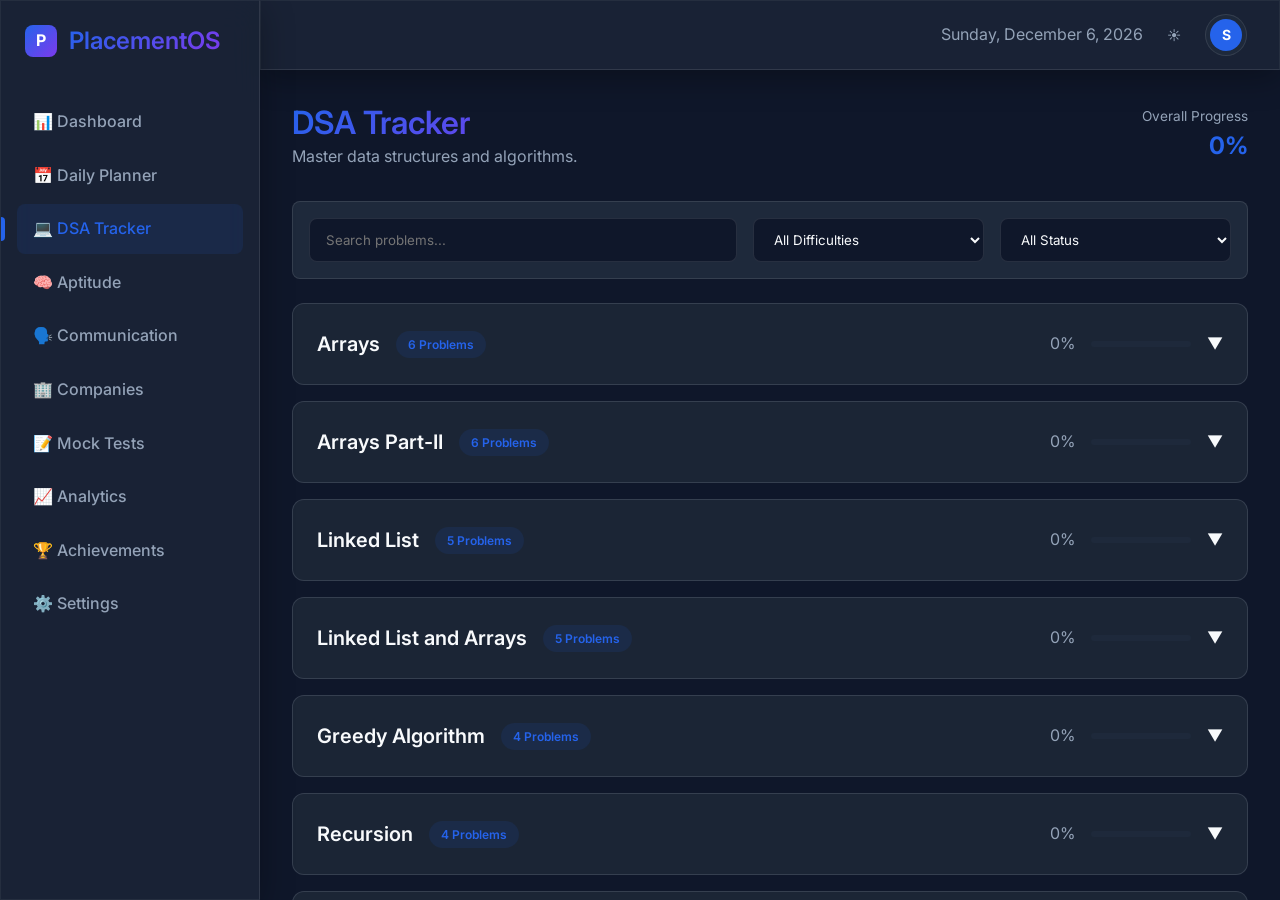
==== dsa.html @ 33450bbf "Initial commit for PlacementOS" ====
<!DOCTYPE html>
<html lang="en">
<head>
  <meta charset="UTF-8">
  <meta name="viewport" content="width=device-width, initial-scale=1.0">
  <title>DSA Tracker | PlacementOS</title>
  
  <link rel="stylesheet" href="css/style.css">
  <link rel="stylesheet" href="css/components.css">
  <link rel="stylesheet" href="css/animations.css">
  <link rel="stylesheet" href="css/responsive.css">
  <style>
    .dsa-header {
      display: flex;
      justify-content: space-between;
      align-items: center;
      margin-bottom: 2rem;
    }
    
    .filters-bar {
      display: flex;
      gap: 1rem;
      margin-bottom: 1.5rem;
      background: var(--bg-secondary);
      padding: 1rem;
      border-radius: var(--border-radius-sm);
      border: 1px solid var(--border-color);
    }
    
    .topic-list {
      display: flex;
      flex-direction: column;
      gap: 1rem;
    }
    
    .topic-card {
      background: var(--bg-secondary);
      border: 1px solid var(--border-color);
      border-radius: var(--border-radius-md);
      overflow: hidden;
    }
    
    .topic-header {
      padding: 1.5rem;
      display: flex;
      justify-content: space-between;
      align-items: center;
      cursor: pointer;
      background: rgba(0,0,0,0.1);
      transition: background var(--transition-fast);
    }
    
    .topic-header:hover {
      background: rgba(0,0,0,0.2);
    }
    
    [data-theme="beige"] .topic-header {
      background: rgba(0,0,0,0.02);
    }
    [data-theme="beige"] .topic-header:hover {
      background: rgba(0,0,0,0.05);
    }
    
    .topic-title-group {
      display: flex;
      align-items: center;
      gap: 1rem;
    }
    
    .topic-title {
      font-size: 1.25rem;
      font-weight: 600;
    }
    
    .problems-container {
      display: none;
      padding: 0 1.5rem 1.5rem 1.5rem;
    }
    
    .problems-container.active {
      display: block;
      animation: fadeIn 0.3s ease;
    }
    
    .problems-table {
      width: 100%;
      border-collapse: collapse;
      margin-top: 1rem;
    }
    
    .problems-table th, .problems-table td {
      padding: 0.75rem;
      text-align: left;
      border-bottom: 1px solid var(--border-color);
    }
    
    .problems-table th {
      color: var(--text-secondary);
      font-weight: 500;
      font-size: 0.85rem;
    }
    
    .diff-easy { color: var(--success); }
    .diff-medium { color: var(--warning); }
    .diff-hard { color: var(--danger); }
    
    .status-select {
      background: transparent;
      border: 1px solid var(--border-color);
      color: var(--text-primary);
      padding: 0.25rem;
      border-radius: var(--border-radius-sm);
    }
    
    .status-select option {
      background: var(--bg-primary);
    }
    
    .table-notes-input {
      background: transparent;
      border: none;
      color: var(--text-secondary);
      width: 100%;
    }
    
    .table-notes-input:focus {
      outline: none;
      color: var(--text-primary);
      border-bottom: 1px solid var(--primary);
    }
    
    @media (max-width: 768px) {
      .filters-bar { flex-direction: column; }
      .problems-table { display: block; overflow-x: auto; white-space: nowrap; }
    }
  </style>
</head>
<body>

  <div class="app-container">
    <aside class="sidebar glass-panel" id="sidebar">
      <div class="brand">
        <div class="brand-icon">P</div>
        <h2 class="text-gradient">PlacementOS</h2>
      </div>
      <ul class="nav-links">
        <li><a href="dashboard.html" class="nav-item">📊 Dashboard</a></li>
        <li><a href="planner.html" class="nav-item">📅 Daily Planner</a></li>
        <li><a href="dsa.html" class="nav-item active">💻 DSA Tracker</a></li>
        <li><a href="aptitude.html" class="nav-item">🧠 Aptitude</a></li>
        <li><a href="communication.html" class="nav-item">🗣️ Communication</a></li>
        <li><a href="companies.html" class="nav-item">🏢 Companies</a></li>
        <li><a href="mock-tests.html" class="nav-item">📝 Mock Tests</a></li>
        <li><a href="analytics.html" class="nav-item">📈 Analytics</a></li>
        <li><a href="achievements.html" class="nav-item">🏆 Achievements</a></li>
        <li><a href="settings.html" class="nav-item">⚙️ Settings</a></li>
      </ul>
    </aside>

    <main class="main-content">
      <header class="topbar glass-panel">
        <div style="display: flex; align-items: center; gap: 1rem;">
          <button class="mobile-menu-btn" id="mobile-menu-btn">☰</button>
        </div>
        <div class="topbar-actions">
          <span class="text-muted" id="current-date"></span>
          <button class="btn-icon" id="theme-toggle-btn">☀️</button>
          <div class="profile-btn"><div class="profile-avatar">S</div></div>
        </div>
      </header>

      <div class="page-content animate-fade-in">
        <div class="dsa-header">
          <div>
            <h1 class="text-gradient">DSA Tracker</h1>
            <p class="text-muted">Master data structures and algorithms.</p>
          </div>
          <div style="text-align: right;">
            <div class="text-muted" style="font-size: 0.85rem;">Overall Progress</div>
            <div style="font-size: 1.5rem; font-weight: bold; color: var(--primary);" id="total-progress-text">0%</div>
          </div>
        </div>
        
        <div class="filters-bar animate-slide-up stagger-1">
          <input type="text" id="search-input" class="input-control" placeholder="Search problems..." style="flex: 2;">
          <select id="difficulty-filter" class="input-control" style="flex: 1;">
            <option value="All">All Difficulties</option>
            <option value="Easy">Easy</option>
            <option value="Medium">Medium</option>
            <option value="Hard">Hard</option>
          </select>
          <select id="status-filter" class="input-control" style="flex: 1;">
            <option value="All">All Status</option>
            <option value="Todo">Todo</option>
            <option value="Attempted">Attempted</option>
            <option value="Solved">Solved</option>
            <option value="Revisit">Revisit</option>
          </select>
        </div>

        <div class="topic-list animate-slide-up stagger-2" id="topic-list">
          <!-- Topics injected via JS -->
        </div>
      </div>
    </main>
  </div>

  <script src="js/storage.js"></script>
  <script src="js/app.js"></script>
  <script src="js/dsa.js"></script>
  <script>
    document.getElementById('current-date').textContent = new Date().toLocaleDateString(undefined, { weekday: 'long', year: 'numeric', month: 'long', day: 'numeric' });
  </script>
</body>
</html>
---- css/style.css ----
@import url('https://fonts.googleapis.com/css2?family=Inter:wght@300;400;500;600;700&display=swap');

:root {
  /* Default: Dark Theme */
  --bg-primary: #0F172A; /* Slate 900 */
  --bg-secondary: #1E293B; /* Slate 800 */
  --bg-glass: rgba(30, 41, 59, 0.7);
  --text-primary: #F8FAFC; /* Slate 50 */
  --text-secondary: #94A3B8; /* Slate 400 */
  --border-color: rgba(255, 255, 255, 0.1);
  --glass-border: rgba(255, 255, 255, 0.05);
  
  /* Brand Colors */
  --primary: #2563EB; /* Blue */
  --secondary: #7C3AED; /* Purple */
  --success: #22C55E; /* Green */
  --warning: #F59E0B; /* Amber */
  --danger: #EF4444; /* Red */
  
  /* Shadows */
  --shadow-sm: 0 1px 2px 0 rgba(0, 0, 0, 0.5);
  --shadow-md: 0 4px 6px -1px rgba(0, 0, 0, 0.5);
  --shadow-lg: 0 10px 15px -3px rgba(0, 0, 0, 0.5);
  --shadow-glass: 0 8px 32px 0 rgba(0, 0, 0, 0.3);
  
  /* Layout */
  --sidebar-width: 260px;
  --topbar-height: 70px;
  --border-radius-sm: 8px;
  --border-radius-md: 12px;
  --border-radius-lg: 20px;
  --border-radius-full: 9999px;
  
  /* Transitions */
  --transition-fast: 0.2s ease;
  --transition-normal: 0.3s ease;
}

[data-theme="beige"] {
  /* Beige Theme */
  --bg-primary: #F7F5F0; 
  --bg-secondary: #FFFFFF;
  --bg-glass: rgba(255, 255, 255, 0.7);
  --text-primary: #1E293B;
  --text-secondary: #64748B;
  --border-color: rgba(0, 0, 0, 0.1);
  --glass-border: rgba(255, 255, 255, 0.5);
  
  --shadow-sm: 0 1px 2px 0 rgba(0, 0, 0, 0.05);
  --shadow-md: 0 4px 6px -1px rgba(0, 0, 0, 0.1);
  --shadow-lg: 0 10px 15px -3px rgba(0, 0, 0, 0.1);
  --shadow-glass: 0 8px 32px 0 rgba(31, 38, 135, 0.07);
}

* {
  margin: 0;
  padding: 0;
  box-sizing: border-box;
}

body {
  font-family: 'Inter', sans-serif;
  background-color: var(--bg-primary);
  color: var(--text-primary);
  line-height: 1.6;
  overflow-x: hidden;
  transition: background-color var(--transition-normal), color var(--transition-normal);
}

a {
  text-decoration: none;
  color: inherit;
}

ul {
  list-style: none;
}

button {
  cursor: pointer;
  font-family: inherit;
  border: none;
  outline: none;
  background: none;
}

input, textarea, select {
  font-family: inherit;
  outline: none;
}

/* Layout Container */
.app-container {
  display: flex;
  height: 100vh;
  overflow: hidden;
}

/* Main Content Area */
.main-content {
  flex: 1;
  display: flex;
  flex-direction: column;
  margin-left: var(--sidebar-width);
  height: 100vh;
}

.page-content {
  flex: 1;
  padding: 2rem;
  overflow-y: auto;
  position: relative;
}

/* Typography utilities */
.text-gradient {
  background: linear-gradient(135deg, var(--primary), var(--secondary));
  -webkit-background-clip: text;
  -webkit-text-fill-color: transparent;
  background-clip: text;
}

.text-primary { color: var(--primary); }
.text-success { color: var(--success); }
.text-warning { color: var(--warning); }
.text-muted { color: var(--text-secondary); }

h1, h2, h3, h4, h5, h6 {
  font-weight: 600;
  line-height: 1.3;
}
---- css/components.css ----
/* Glassmorphism Utilities */
.glass-panel {
  background: var(--bg-glass);
  backdrop-filter: blur(16px);
  -webkit-backdrop-filter: blur(16px);
  border: 1px solid var(--glass-border);
  box-shadow: var(--shadow-glass);
}

.card {
  background-color: var(--bg-secondary);
  border-radius: var(--border-radius-md);
  padding: 1.5rem;
  border: 1px solid var(--border-color);
  box-shadow: var(--shadow-sm);
  transition: transform var(--transition-fast), box-shadow var(--transition-fast);
}

.card:hover {
  transform: translateY(-2px);
  box-shadow: var(--shadow-md);
}

/* Buttons */
.btn {
  display: inline-flex;
  align-items: center;
  justify-content: center;
  gap: 0.5rem;
  padding: 0.75rem 1.5rem;
  border-radius: var(--border-radius-sm);
  font-weight: 500;
  transition: all var(--transition-fast);
  font-size: 0.95rem;
}

.btn-primary {
  background: linear-gradient(135deg, var(--primary), var(--secondary));
  color: #fff;
  box-shadow: 0 4px 10px rgba(37, 99, 235, 0.3);
}

.btn-primary:hover {
  box-shadow: 0 6px 15px rgba(37, 99, 235, 0.5);
  transform: translateY(-1px);
}

.btn-outline {
  background: transparent;
  border: 1px solid var(--border-color);
  color: var(--text-primary);
}

.btn-outline:hover {
  background: var(--bg-secondary);
  border-color: var(--text-secondary);
}

.btn-icon {
  padding: 0.5rem;
  border-radius: 50%;
  color: var(--text-secondary);
  background: transparent;
}

.btn-icon:hover {
  background: var(--bg-secondary);
  color: var(--text-primary);
}

/* Inputs */
.input-group {
  display: flex;
  flex-direction: column;
  gap: 0.5rem;
  margin-bottom: 1rem;
}

.input-group label {
  font-size: 0.875rem;
  color: var(--text-secondary);
  font-weight: 500;
}

.input-control {
  width: 100%;
  padding: 0.75rem 1rem;
  border-radius: var(--border-radius-sm);
  border: 1px solid var(--border-color);
  background-color: var(--bg-primary);
  color: var(--text-primary);
  transition: border-color var(--transition-fast);
}

.input-control:focus {
  border-color: var(--primary);
  box-shadow: 0 0 0 2px rgba(37, 99, 235, 0.2);
}

/* Sidebar */
.sidebar {
  width: var(--sidebar-width);
  height: 100vh;
  position: fixed;
  left: 0;
  top: 0;
  border-right: 1px solid var(--border-color);
  display: flex;
  flex-direction: column;
  padding: 1.5rem 1rem;
  z-index: 100;
}

.brand {
  display: flex;
  align-items: center;
  gap: 0.75rem;
  margin-bottom: 2.5rem;
  padding: 0 0.5rem;
}

.brand-icon {
  width: 32px;
  height: 32px;
  background: linear-gradient(135deg, var(--primary), var(--secondary));
  border-radius: var(--border-radius-sm);
  display: flex;
  align-items: center;
  justify-content: center;
  color: white;
  font-weight: bold;
}

.nav-links {
  display: flex;
  flex-direction: column;
  gap: 0.25rem;
  flex: 1;
  overflow-y: auto;
}

.nav-item {
  display: flex;
  align-items: center;
  gap: 0.75rem;
  padding: 0.75rem 1rem;
  border-radius: var(--border-radius-sm);
  color: var(--text-secondary);
  transition: all var(--transition-fast);
  font-weight: 500;
}

.nav-item:hover {
  background-color: var(--bg-secondary);
  color: var(--text-primary);
}

.nav-item.active {
  background: rgba(37, 99, 235, 0.1);
  color: var(--primary);
}

.nav-item.active::before {
  content: '';
  position: absolute;
  left: 0;
  width: 4px;
  height: 24px;
  background: var(--primary);
  border-radius: 0 4px 4px 0;
}

/* Topbar */
.topbar {
  height: var(--topbar-height);
  padding: 0 2rem;
  display: flex;
  align-items: center;
  justify-content: space-between;
  border-bottom: 1px solid var(--border-color);
  position: sticky;
  top: 0;
  z-index: 90;
}

.search-bar {
  display: flex;
  align-items: center;
  background: var(--bg-secondary);
  border-radius: var(--border-radius-full);
  padding: 0.5rem 1rem;
  width: 300px;
  border: 1px solid var(--border-color);
}

.search-bar input {
  background: transparent;
  border: none;
  color: var(--text-primary);
  width: 100%;
  padding-left: 0.5rem;
}

.topbar-actions {
  display: flex;
  align-items: center;
  gap: 1rem;
}

.profile-btn {
  display: flex;
  align-items: center;
  gap: 0.5rem;
  padding: 0.25rem;
  border-radius: var(--border-radius-full);
  background: var(--bg-secondary);
  border: 1px solid var(--border-color);
}

.profile-avatar {
  width: 32px;
  height: 32px;
  border-radius: 50%;
  background: var(--primary);
  color: white;
  display: flex;
  align-items: center;
  justify-content: center;
  font-size: 0.875rem;
  font-weight: bold;
}

/* Badges & Tags */
.badge {
  padding: 0.25rem 0.75rem;
  border-radius: var(--border-radius-full);
  font-size: 0.75rem;
  font-weight: 600;
}

.badge-success { background: rgba(34, 197, 94, 0.1); color: var(--success); }
.badge-warning { background: rgba(245, 158, 11, 0.1); color: var(--warning); }
.badge-danger { background: rgba(239, 68, 68, 0.1); color: var(--danger); }
.badge-primary { background: rgba(37, 99, 235, 0.1); color: var(--primary); }

/* Progress Bar */
.progress-container {
  width: 100%;
  height: 6px;
  background: var(--bg-secondary);
  border-radius: var(--border-radius-full);
  overflow: hidden;
  margin-top: 0.5rem;
}

.progress-bar {
  height: 100%;
  background: linear-gradient(90deg, var(--primary), var(--secondary));
  border-radius: var(--border-radius-full);
  transition: width 1s cubic-bezier(0.4, 0, 0.2, 1);
}
---- css/animations.css ----
/* Keyframes */
@keyframes fadeIn {
  from { opacity: 0; }
  to { opacity: 1; }
}

@keyframes slideUp {
  from { opacity: 0; transform: translateY(20px); }
  to { opacity: 1; transform: translateY(0); }
}

@keyframes slideInRight {
  from { opacity: 0; transform: translateX(-20px); }
  to { opacity: 1; transform: translateX(0); }
}

@keyframes pulse {
  0% { transform: scale(1); }
  50% { transform: scale(1.05); }
  100% { transform: scale(1); }
}

@keyframes shimmer {
  0% { background-position: -200% 0; }
  100% { background-position: 200% 0; }
}

/* Utility Classes */
.animate-fade-in {
  animation: fadeIn 0.5s ease-out forwards;
}

.animate-slide-up {
  opacity: 0;
  animation: slideUp 0.6s cubic-bezier(0.16, 1, 0.3, 1) forwards;
}

.animate-slide-in-right {
  opacity: 0;
  animation: slideInRight 0.5s ease-out forwards;
}

/* Staggered Animations */
.stagger-1 { animation-delay: 0.1s; }
.stagger-2 { animation-delay: 0.2s; }
.stagger-3 { animation-delay: 0.3s; }
.stagger-4 { animation-delay: 0.4s; }
.stagger-5 { animation-delay: 0.5s; }

/* Loading Skeleton */
.skeleton {
  background: linear-gradient(90deg, var(--bg-secondary) 25%, var(--border-color) 50%, var(--bg-secondary) 75%);
  background-size: 200% 100%;
  animation: shimmer 1.5s infinite;
  border-radius: var(--border-radius-sm);
}

@keyframes burn {
  0% { transform: scale(1) translateY(0); filter: drop-shadow(0 0 5px rgba(245, 158, 11, 0.4)); }
  50% { transform: scale(1.1) translateY(-2px); filter: drop-shadow(0 0 15px rgba(245, 158, 11, 0.8)); }
  100% { transform: scale(1) translateY(0); filter: drop-shadow(0 0 5px rgba(245, 158, 11, 0.4)); }
}

.animate-burn {
  display: inline-block;
  animation: burn 1.5s infinite alternate ease-in-out;
}

@keyframes toastSlide {
  0% { transform: translateX(100%); opacity: 0; }
  10% { transform: translateX(0); opacity: 1; }
  90% { transform: translateX(0); opacity: 1; }
  100% { transform: translateX(100%); opacity: 0; }
}

.toast {
  position: fixed;
  bottom: 2rem;
  right: 2rem;
  background: linear-gradient(135deg, var(--warning), #D97706);
  color: white;
  padding: 1rem 1.5rem;
  border-radius: var(--border-radius-md);
  box-shadow: var(--shadow-lg);
  font-weight: 600;
  z-index: 1000;
  animation: toastSlide 4s forwards;
}
---- css/responsive.css ----
/* Responsive Design */
@media (max-width: 1024px) {
  .dashboard-grid {
    grid-template-columns: 1fr;
  }
}

@media (max-width: 768px) {
  :root {
    --sidebar-width: 0px; /* Hide sidebar by default on mobile */
  }
  
  .sidebar {
    transform: translateX(-100%);
    transition: transform var(--transition-normal);
  }
  
  .sidebar.open {
    transform: translateX(0);
    var(--sidebar-width): 260px;
    box-shadow: var(--shadow-lg);
  }
  
  .main-content {
    margin-left: 0;
  }
  
  .mobile-menu-btn {
    display: block !important;
  }
  
  .search-bar {
    display: none; /* Hide search on mobile */
  }
  
  .page-content {
    padding: 1rem;
  }
}

.mobile-menu-btn {
  display: none;
  font-size: 1.5rem;
  color: var(--text-primary);
}
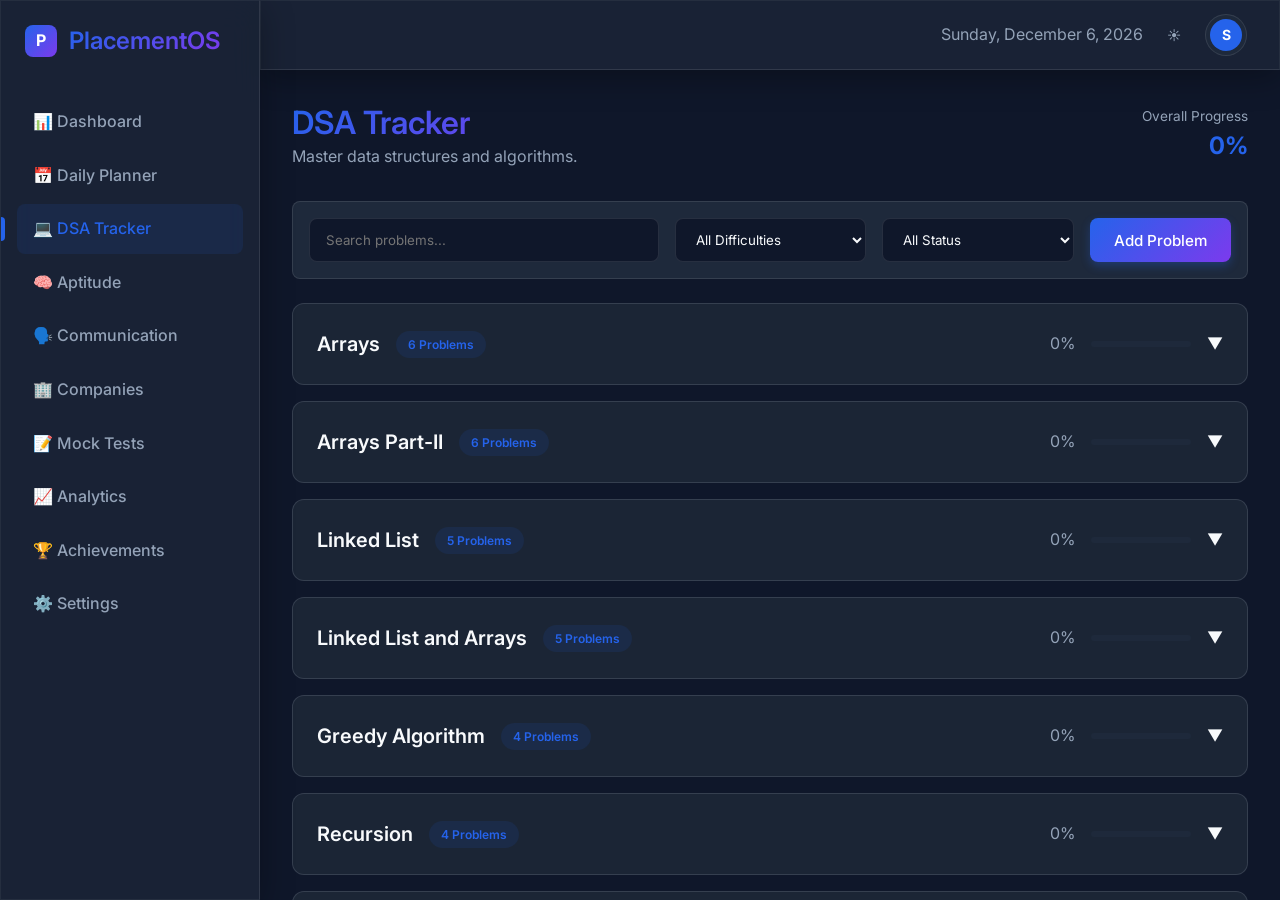
==== commit 787133d3: "Add custom DSA problem feature and ensure streak updates correctly" ====
--- a/dsa.html
+++ b/dsa.html
@@ -196,6 +196,23 @@
             <option value="Solved">Solved</option>
             <option value="Revisit">Revisit</option>
           </select>
+          <button id="add-problem-btn" class="btn btn-primary">Add Problem</button>
+        </div>
+
+        <div id="add-problem-form" class="filters-bar animate-slide-up stagger-1" style="display: none; flex-wrap: wrap; gap: 1rem;">
+           <input type="text" id="new-prob-name" class="input-control" placeholder="Problem Name" style="flex: 2; min-width: 200px;">
+           <input type="text" id="new-prob-id" class="input-control" placeholder="ID (e.g. 101)" style="flex: 1; min-width: 80px;">
+           <input type="text" id="new-prob-pattern" class="input-control" placeholder="Pattern (e.g. Array)" style="flex: 1; min-width: 150px;">
+           <select id="new-prob-diff" class="input-control" style="flex: 1; min-width: 100px;">
+             <option value="Easy">Easy</option>
+             <option value="Medium">Medium</option>
+             <option value="Hard">Hard</option>
+           </select>
+           <select id="new-prob-topic" class="input-control" style="flex: 1.5; min-width: 150px;">
+             <!-- populated by JS -->
+           </select>
+           <button id="save-new-prob-btn" class="btn btn-primary">Save</button>
+           <button id="cancel-new-prob-btn" class="btn btn-outline">Cancel</button>
         </div>
 
         <div class="topic-list animate-slide-up stagger-2" id="topic-list">
